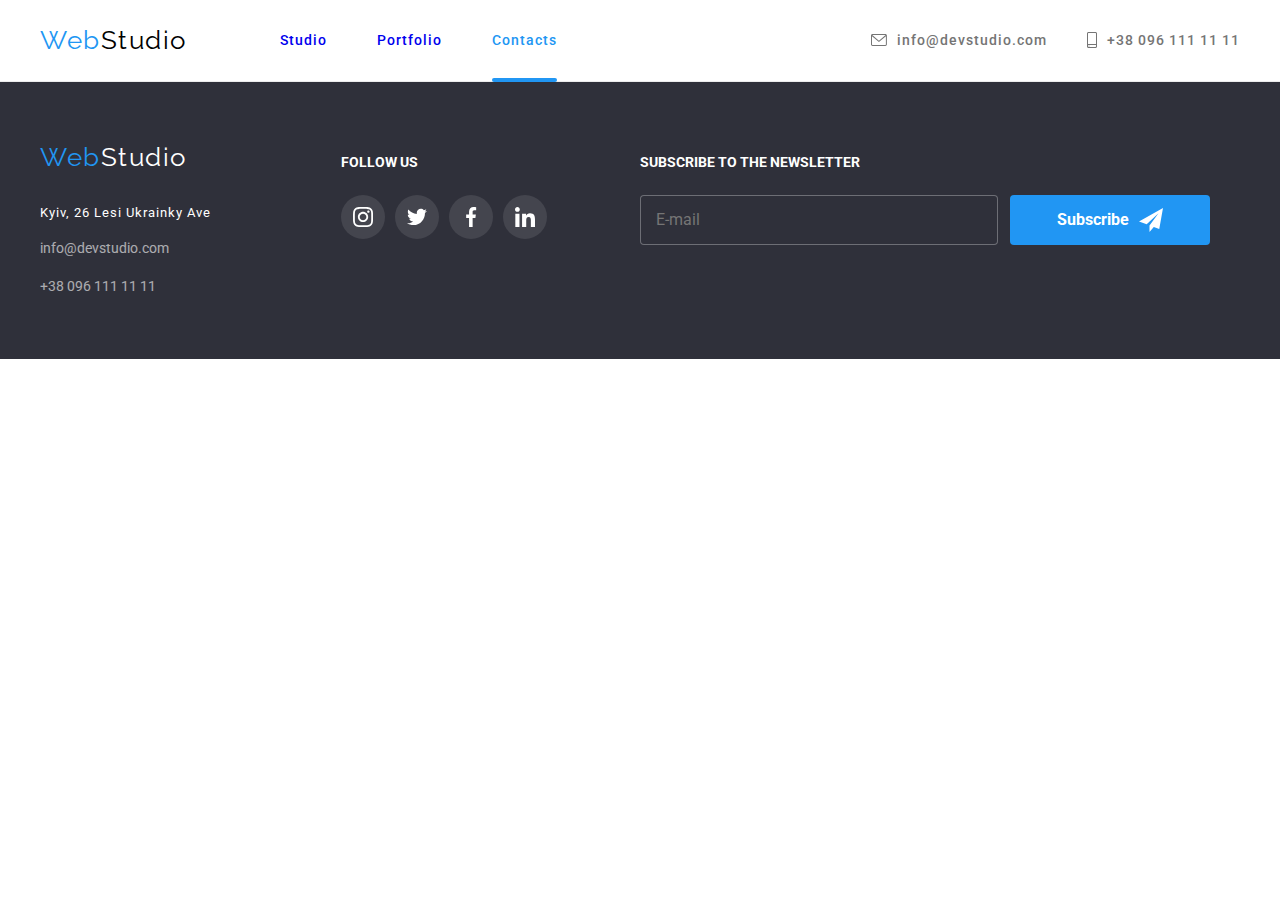
==== contacts.html @ 7ec3dda8 "1st commit from last repo" ====
<!DOCTYPE html>
<html lang="en">
<head>
    <meta charset="UTF-8">
    <meta name="viewport" content="width=device-width, initial-scale=1.0">
    <title>Contacts</title>
    <link rel="shortcut icon" href="/images/WSLogo.png" type="image/png">
    <link
    rel="stylesheet"
    href="https://cdnjs.cloudflare.com/ajax/libs/modern-normalize/1.0.0/modern-normalize.min.css"
    />
    <link rel="preconnect" href="https://fonts.googleapis.com">
    <link rel="preconnect" href="https://fonts.gstatic.com" crossorigin>
    <link href="https://fonts.googleapis.com/css2?family=Raleway:wght@700&family=Roboto:wght@400;500;700;900&display=swap" rel="stylesheet">
    <link rel="stylesheet" href="./css/styles.css">
</head>
<body>
    <!--Header-->
    <header class="header">
        <div class="container">
            <nav class="header-nav">
                <!-- Logo -->
                <a class="logo" href="./index.html"><span class="logo-web">Web</span><span class="logo-studio">Studio</span></a>
                <!-- Navigation -->
                <ul class="navigation">
                    <li><a class="link" href="./index.html">Studio</a></li>
                    <li><a class="link" href="./portfolio.html">Portfolio</a></li>
                    <li><a class="link current" href="./contacts.html">Contacts</a></li>
                </ul>
                <div class="header-contacts">
                    <a class="header-contacts-item" href="info@devstudio.com">
                        <svg class="header-icon" width="16" height="12">
                            <use href="./images/icons.svg#mailIcon"></use>
                        </svg>
                        info@devstudio.com</a>
                    <a class="header-contacts-item" href="tel:+380961111111">
                        <svg class="header-icon" width="10" height="16">
                            <use href="./images/icons.svg#phoneIcon"></use>
                        </svg>
                        +38 096 111 11 11</a>
                </div>  
            </nav>   
        </div>
            </header>
        <!-- Main -->
        <main>

        </main>
    <!-- Footer -->
    <footer class="footer">
        <div class="container footer-blocks">
    <!-- Logo -->
        <div class="logo-address-block">
            <a class="logo" href="./index.html"><span class="logo-web">Web</span><span class="logo-studio-footer">Studio</span></a>
    <!-- Address -->
            <address class="footer-address-block">
                    <p class="footer-address">Kyiv, 26 Lesi Ukrainky Ave</p>
                    <a class="footer-contacts-item email" href="info@devstudio.com">info@devstudio.com</a> <br>
                    <a class="footer-contacts-item" href="tel:+380961111111">+38 096 111 11 11</a>
            </address>
        </div>
    <!-- Follow Us -->
            <div class="follow-us-block">
                <strong class="follow-title">FOLLOW US</strong>
                <ul class="follow-list">
                    <li class="follow-list-item">
                        <a href="instagram.com">
                            <svg class="social-icon">
                                <use href="./images/icons.svg#instagramIcon"></use>
                            </svg>
                        </a>
                    </li>
                    <li class="follow-list-item">
                        <a href="twitter.com">
                            <svg class="social-icon">
                                <use href="./images/icons.svg#twitterIcon"></use>
                            </svg>
                        </a>
                    </li>
                    <li class="follow-list-item">
                        <a href="facebook.com">
                            <svg class="social-icon">
                                <use href="./images/icons.svg#facebookIcon"></use>
                            </svg>
                        </a>
                    </li>
                    <li class="follow-list-item">
                        <a href="linkedin.com">
                            <svg class="social-icon">
                                <use href="./images/icons.svg#linkedinIcon"></use>
                            </svg>
                        </a>
                    </li>
                </ul>
            </div>
    <!-- Subscribe -->
        <div class="subscribe-block">
            <strong class="follow-title">SUBSCRIBE TO THE NEWSLETTER</strong>
            <form class="subscribe-form">
                <label>
                  <input class="email-input" type="email" name="email" placeholder="E-mail" required />
                </label>
                <button class="subscribe-button" type="submit">Subscribe
                    <svg class="send-icon" width="24" height="24">
                        <use href="./images/icons.svg#sendIcon"></use>
                    </svg>
                </button>
              </form>
        </div>
        </div>
        </footer>
</body>
</html>
---- css/styles.css ----
:root {
    --accent-color: #2196F3;
    --secondary-color: #757575;
    --white-color: #FFFFFF;
    --background-color: #2F303A;
    --background-secondary-color: #F5F4FA;
}

html {
    box-sizing: border-box;
}

*, 
*::before,
*::after {
    box-sizing: inherit;
}

body {
    font-family: 'Roboto', sans-serif;
    color: #212121;
}

a {
    text-decoration: none;
    padding: 0;
    margin: 0;
}

a:visited {
    color: inherit;
}

h1 {
    margin-top: 0;
    margin-right: auto;
    margin-bottom: 0;
    margin-left: auto;
}

h2 {
    font-weight: 700;
    font-size: 36px;
    line-height: 1.2;
    letter-spacing: 1px;
    text-align: center;

    margin-top: 0;
    margin-right: auto;
    margin-bottom: 50px;
    margin-left: auto;
}

h3 {
    font-weight: 700;
    font-size: 14px;
    line-height: 1.2;
    letter-spacing: 1px;

    margin-top: 0;
    margin-right: auto;
    margin-bottom: 10px;
    margin-left: auto;
}

p {
    font-size: 13px;
    line-height: 1.8;
    letter-spacing: 1px;
    color: var(--secondary-color);
    margin: 0;
  
}

ul {
    list-style: none;
    padding: 0;
    margin: 0;
}

address {
    font-style: normal;
}

.container {
    width: 1230px;
    padding-left: 15px;
    padding-right: 15px;
    margin-right: auto;
    margin-left: auto;
}

.section {
    padding-top: 94px;
    padding-bottom: 94px;
}

.section.no-padding-bottom {
    
    padding-bottom: 0;
}

.section.no-padding-top {
    padding-top: 0;
}

/* HEADER */

.logo {
    font-family: 'Raleway';
    font-size: 26px;
    line-height: 1.2;
    letter-spacing: 1.5px;

}
.logo-web {
    color: var(--accent-color);
    

}

.logo-studio {
    color: #000000;
}

.link {
    display: block;
    padding-top: 32px;
    padding-bottom: 32px;

    font-weight: 500;
    font-size: 14px;
    line-height: 1.2;
    letter-spacing: 1px;

    transition: color 250ms cubic-bezier(0.4, 0, 0.2, 1);
}

.link:hover, 
.link:focus {
    color: var(--accent-color);
}

.link.current {
    position: relative;
 
    color: var(--accent-color);
}

.link.current::after {
    position: absolute;
    bottom: -1px;
    left: 0;
    content: '';
    width: 100%;
    height: 4px;
    border-radius: 2px;

    background-color: var(--accent-color);
}

.header {
    border-bottom: solid 1px;
    border-color: #ECECEC;
}

.header-nav {
    display: flex;
    align-items: center;
}

.navigation {
    display: flex;
    gap: 50px;
    margin-left: 93px;
}

.header-contacts {
    display: flex;
    gap: 40px;
    margin-left: auto;
}

.header-icon {
    margin-right: 10px;
}

.header-contacts-item {
    display: inline-flex;
    align-items: center;
    padding-top: 32px;
    padding-bottom: 32px;

    color: var(--secondary-color);
    font-weight: 500;
    font-size: 14px;
    line-height: 1.2;
    letter-spacing: 1px;

    fill: var(--secondary-color);

    transition: color 250ms cubic-bezier(0.4, 0, 0.2, 1),
                fill 250ms cubic-bezier(0.4, 0, 0.2, 1);
}

.header-contacts-item:hover,
.header-contacts-item:focus {
    color: var(--accent-color);
    fill: var(--accent-color);
}

/* STUDIO PAGE */

/* HERO */

.overlay {
    max-width: 1600px;
    margin-left: auto;
    margin-right: auto;
    background-image: linear-gradient(to right,
    rgba(47, 48, 58, 0.4),
    rgba(47, 48, 58, 0.4)
), url("../images/heroImg.jpeg");
    background-color: var(--background-color);
}

.hero {
    display: flex;
    flex-direction: column;
    align-items: center;
  
}

.hero-title {
    color: var(--white-color);
    text-transform: uppercase;
    text-align: center;
    font-weight: 900;
    font-size: 44px;
    line-height: 1,36;
    letter-spacing: 2px;

    margin-top: 200px;
    margin-bottom: 30px;
}

.hero-button {
    font-weight: 700;
    line-height: 1.8;
    text-align: center;
    background-color: var(--accent-color);
    color: var(--white-color);

    width: 216px;
    padding: 10px 32px;
    margin-bottom: 200px;
    border-radius: 4px;
    border:none;
    cursor: pointer;

    transition: background-color 250ms cubic-bezier(0.4, 0, 0.2, 1),
                color 250ms cubic-bezier(0.4, 0, 0.2, 1);
}

.hero-button:hover,
.hero-button:focus {
    background-color: var(--white-color);
    color: var(--accent-color);  
}

/* ADVANTEGES */

.advantages-title {
    display: none;
}

.advantages-list {
    display: flex;
    gap: 30px;
}

.advantages-item {
    width: 270px;
}

.advantages-icon {
    width: 270px;
    height: 120px;
    padding: 25px 100px;
    background-color: var(--background-secondary-color);
    border-radius: 4px;
    margin-bottom: 30px;
}

/* DOING LIST */

.doing-list {
    
    display: flex;
    gap: 30px;
}

.doing-item {
    display: flex;
    position: relative;
}

.doing-item-overlay {
    display: flex;
    position: absolute;
    left: 0;
    bottom: 0;
    width: 370px;
    height: 70px;
    align-items: center;
    justify-content: center;

    font-weight: 700;
    line-height: 1.17;
    color: var(--white-color);
    letter-spacing: 1px;
    background-color: rgba(47, 48, 58, 0.8);
}

/* OUR TEAM */

.team-section {
    background-color: var(--background-secondary-color);
}

.team-list {
    display: flex;
    gap: 30px;

}

.team-list-item {
    display: flex;
    flex-direction: column;
    text-align: center;
    background-color: var(--white-color);

    border-bottom-right-radius: 4px;
    border-bottom-left-radius: 4px;

    box-shadow: 0px 2px 1px 0px rgba(0, 0, 0, 0.2);
    box-shadow: 0px 1px 1px 0px rgba(0, 0, 0, 0.14);
    box-shadow: 0px 1px 3px 0px rgba(0, 0, 0, 0.12);


    transition: box-shadow 250ms cubic-bezier(0.4, 0, 0.2, 1);
}

.team-list-item:hover,
.team-list-item:focus {
    box-shadow: 0px 4px 4px 0px rgba(0, 0, 0, 0.25);
}

.team-name {
    font-size: 16px;
    font-weight: 500;

    margin-top: 30px;
    margin-bottom: 10px;
}
.job-title {
    font-size: 16px;
    line-height: 1.2;
}

.social-list {
    display: flex;
    gap: 10px;
    justify-content: center;
    margin-top: 16px;
    margin-bottom: 30px;
}

.social-list-item {
    display: flex;
    justify-content: center;
    align-items: center;
    width: 44px;
    height: 44px;
    padding: 12px;
    background-color: var(--white-color);
    border-radius: 50px;
    cursor: pointer;

    fill: #AFB1B8;

    transition: background-color 250ms cubic-bezier(0.4, 0, 0.2, 1),
                fill 250ms cubic-bezier(0.4, 0, 0.2, 1);
}

.social-list-item:hover,
.social-list-item:focus {
    background-color: var(--accent-color);
    fill: var(--white-color);
}

.social-icon {
    display: block;
    width: 20px;
    height: 20px;
}

/* OUR CLIENTS */

.clients-list {
    display: flex;
    gap: 30px;
}

.clients-list-item {
    display: flex;
    justify-content: center;
    width: 170px;
    height: 92px;
    border: 1px solid #AFB1B8;
    border-radius: 4px;
    background-size: contain;
    padding: 16px 32px;
    background-size: contain;
    fill: #AFB1B8;

    transition: border-color 250ms cubic-bezier(0.4, 0, 0.2, 1),
                fill 250ms cubic-bezier(0.4, 0, 0.2, 1);
}

.clients-list-item:hover,
.clients-list-item:focus {
    border-color: var(--accent-color);
    fill: var(--accent-color);
}

/* FOOTER */

.footer {
    background-color: var(--background-color);
    padding-top: 60px;
    padding-bottom: 60px;
}

.logo-studio-footer {
    color: var(--white-color);
}

.footer-blocks {
    display: flex;
}

.logo-address-block {
    display: flex;
    flex-direction: column;
}
.footer-address-block {
    display: block;
    flex-direction: column;
    width: 231px;
}
.footer-address {
    color: var(--white-color);
    margin-top: 28px;
}

.footer-contacts-item {
    font-size: 14px;
    line-height: 1.8;
    letter-spacing: 1 px;
    color: var(--white-color);
    opacity: 0.6;

    transition: color 250ms cubic-bezier(0.4, 0, 0.2, 1);
}

.footer-contacts-item:hover,
.footer-contacts-focus {
    color: var(--accent-color);
}

.email {
    display: inline-block;
    margin-bottom: 12px;
    margin-top: 12px;
}

.follow-us-block {
    display: flex;
    flex-direction: column;
    margin-top: 8px;
    margin-left: 70px;
    gap: 20px;
}

.follow-title {
    font-size: 14px;
    line-height: 1.8;
    letter-spacing: 1 px;
    color: var(--white-color);
}

.follow-list {
    display: flex;
    gap: 10px;
}

.follow-list-item {
    display: flex;
    justify-content: center;
    align-items: center;
    width: 44px;
    height: 44px;
    padding: 12px;
    background-color: rgba(255, 255, 255, 0.1);
    border-radius: 50px;
    cursor: pointer;

    fill: var(--white-color);

    transition: background-color 250ms cubic-bezier(0.4, 0, 0.2, 1);
}

.follow-list-item:hover,
.follow-list-item:focus {
    background-color: var(--accent-color);
}

.folow-list-img {
    display: block;
}

.subscribe-block {
    display: flex;
    flex-direction: column;
    margin-top: 8px;
    margin-left: 93px;
    gap: 20px;
}

.subscribe-form {
    display: flex;
    gap: 12px;
}

.email-input {
    width: 358px;
    height: 50px;
    padding-top: 15px;
    padding-bottom: 15px;
    padding-left: 15px;
    background-color: var(--background-color);
    border: rgba(255, 255, 255, 0.3) solid 1px;
    border-radius: 4px;
   
    color: var(--accent-color);

    transition: border 250ms cubic-bezier(0.4, 0, 0.2, 1);
   
}

.email-input:hover,
.email-input:focus {
    border: var(--accent-color) solid 1px;
}

.subscribe-button {
    display: inline-flex;
    justify-content: center;
    align-items: center;
    width: 200px;
    height: 50px;
    padding-top: 10px;
    padding-bottom: 10px;
    cursor: pointer;

    font-weight: 700;
    line-height: 1.8;
    text-align: center;
    background-color: var(--accent-color);
    color: var(--white-color);
    border: none;
    border-radius: 4px;

    transition: background-color 250ms cubic-bezier(0.4, 0, 0.2, 1),
                color 250ms cubic-bezier(0.4, 0, 0.2, 1);
}

.subscribe-button:hover,
.subscribe-button:focus {
    background-color: var(--white-color);
    color: var(--accent-color);  
}

.send-icon {
    margin-left: 10px;
    fill: var(--white-color);

    transition: fill 250ms cubic-bezier(0.4, 0, 0.2, 1);
}

.subscribe-button:hover .send-icon,
.subscribe-button:focus .send-icon {
    fill: var(--accent-color); 
}

/* MODAL */

.backdrop {
    position: fixed;
    top: 0;
    left: 0;
    width: 100%;
    height: 100%;
    background-color: rgba(0, 0, 0, 0.2);
    opacity: 1;

    transition: opacity 250ms cubic-bezier(0.4, 0, 0.2, 1);
}

.backdrop.is-hidden {
    opacity: 0;
    pointer-events: none;
}

.backdrop.is-hidden .modal {
    transform: translate(-50%, -50%) scale(0.5);
}

.modal {
    position: absolute;
    top: 50%;
    left: 50%;
    width: 528px;
    height: 581px;
    background-color: rgba(255, 255, 255, 1);

    transform: translate(-50%, -50%) scale(1);
    transition: transform 250ms cubic-bezier(0.4, 0, 0.2, 1);
}

.close-button {
    position: absolute;
    top: 17px;
    right: 17px;
    width: 30px;
    height: 30px;

    display: flex;
    justify-content: center;
    align-items: center;

    border-radius: 50%;
    border-color: rgba(0, 0, 0, 0.1);
    background-color: var(--white-color);

    fill: #000000;

    transition: fill 250ms cubic-bezier(0.4, 0, 0.2, 1);
}

.close-button:hover,
.close-button:focus {
    fill: var(--accent-color);
}

.close-icon {
    display: block;
    width: 11px;
    height: 11px;
}

.modal-title {
    margin-top: 40px;
    margin-left: 40px;
    margin-right: 40px;
    margin-bottom: 12px;

    color:#212121;
    font-weight: 700;
    font-size: 20px;
    line-height: 1.2;
    letter-spacing: 1px;
    text-align: center;
}

.client-form {
    display: flex;
    flex-direction: column;
    gap: 10px;
    margin-bottom: 20px;
}

.form-field {
    position: relative;
    display: flex;
    flex-direction: column;
    margin-left: 40px;
    margin-right: 40px;
    gap: 4px;
}

.label-title {

    color: var(--secondary-color);
    font-weight: 400;
    font-size: 12px;
    line-height: 1.2;
    letter-spacing: 1px;
}

.form-input {
    
    width: 100%;
    height: 40px;
    padding-top: 12px;
    padding-right: 15px;
    padding-left: 40px;
    padding-bottom: 12px;
    border: rgba(33, 33, 33, 0.2) solid 1px;
    border-radius: 4px;
    transition: border 250ms cubic-bezier(0.4, 0, 0.2, 1);
    
}

.form-input:focus{
    border: var(--accent-color) solid 1px;

}

.new-client-icon {
    position: absolute;
    top: 32px;
    left: 15px; 
    fill: #212121;
    
    transition: fill 250ms cubic-bezier(0.4, 0, 0.2, 1);
}

.form-field:focus-within .new-client-icon {
    fill: var(--accent-color);
}

.form-message {
    width: 100%;
    height: 120px;
    padding: 12px 16px;
    resize: none;
    border: rgba(33, 33, 33, 0.2) solid 1px;
    border-radius: 4px;

    transition: border 250ms cubic-bezier(0.4, 0, 0.2, 1);
}

.form-message:focus {
    border: var(--accent-color) solid 1px;
  
}

.form-message::placeholder {
    color: rgba(117, 117, 117, 0.5);
}

.checkbox-label {
    display: flex;
    margin-top: 10px;
    margin-left: 50px;
    margin-right: 50px;
    justify-content: center;
    align-items: center;
    text-align: center;
    gap: 4px;
}

.checkbox {
    appearance: none;
}

.icon-checked {
    opacity: 0;
    transition: opacity 250ms cubic-bezier(0.4, 0, 0.2, 1);
  }
  .checkbox:checked + .checkbox-icon .icon-checked  {
    opacity: 1;
  }
  .icon-unchecked {
    opacity: 1;
    transition: opacity 250ms cubic-bezier(0.4, 0, 0.2, 1);
  }
  .checkbox:checked + .checkbox-icon .icon-unchecked  {
    opacity: 0;
  }

.text-agreement {
    color: var(--accent-color);
    text-decoration: underline;
}

.input-button {
    margin-left: auto;
    margin-right: auto;
    margin-top: 20px;
    width: 200px;
    height: 50px;
    padding-top: 10px;
    padding-bottom: 10px;
    cursor: pointer;

    font-weight: 700;
    line-height: 1.8;
    text-align: center;
    background-color: var(--accent-color);
    color: var(--white-color);
    border: none;
    border-radius: 4px;
    box-shadow: 0px 2px 2px 0px rgba(0, 0, 0, 0.15);

    transition: background-color 250ms cubic-bezier(0.4, 0, 0.2, 1),
                color 250ms cubic-bezier(0.4, 0, 0.2, 1),
                box-shadow 250ms cubic-bezier(0.4, 0, 0.2, 1);
}

/* PORTFOLIO PAGE */

/* BUTTONS-LIST */

.buttons-list {
    display: flex;
    justify-content: center;
    gap: 8px;
    margin-bottom: 50px;
}

.buttons-list-item {
    cursor: pointer;
    background-color: var(--background-secondary-color);
    font-family: inherit;
    font-weight: 500;
    font-size: 16px;
    line-height: 1.6;
    letter-spacing: 1px;
    border: none;
    border-radius: 4px;
    
    display: inline-block;
    padding-top: 6px;
    padding-right: 22px;
    padding-bottom: 6px;
    padding-left: 22px;
    text-align: center;

    transition: background-color 250ms cubic-bezier(0.4, 0, 0.2, 1),
                box-shadow 250ms cubic-bezier(0.4, 0, 0.2, 1),
                color 250ms cubic-bezier(0.4, 0, 0.2, 1);
}

.buttons-list-item:hover,
.buttons-list-item:focus {
    background-color: var(--accent-color);
    color: var(--white-color);

    box-shadow: 0px 2px 2px 0px rgba(0, 0, 0, 0.12);
    box-shadow: 0px 1px 2px 0px rgba(0, 0, 0, 0.08);
    box-shadow: 0px 3px 1px 0px rgba(0, 0, 0, 0.1);
}

/* PROJECTS LIST */

.project-list {
    display: flex;
    flex-wrap: wrap;
    gap: 30px;
}

.project-item {
    display: flex;
    flex-direction: column;
    align-items: center;

    box-shadow: 0px 2px 1px 0px rgba(0, 0, 0, 0.2);
    box-shadow: 0px 1px 1px 0px rgba(0, 0, 0, 0.14);
    box-shadow: 0px 1px 3px 0px rgba(0, 0, 0, 0.12);

    transition: box-shadow 250ms cubic-bezier(0.4, 0, 0.2, 1);

}

.project-item:hover,
.project-item:focus {
    box-shadow: 0px 4px 4px 0px rgba(0, 0, 0, 0.25);
}

.project-item-thumb {
    position: relative;
    overflow: hidden;
}

.project-item-text {
    position: absolute;
    top: 0;
    left: 0;

    display: flex;
    align-items: center;
    width: 370px;
    height: 294px;

    color: var(--white-color);
    font-size: 18px;
    line-height: 1.55;
    letter-spacing: 1px;
    background-color: var(--accent-color);
    padding: 63px 24px;
    opacity: 0;

    transform: translateY(-100%);

    transition: opacity 250ms cubic-bezier(0.4, 0, 0.2, 1),
                transform 250ms cubic-bezier(0.4, 0, 0.2, 1);
}

.project-item:hover .project-item-text {
    opacity: 0.9;
    
    transform: translateY(0);
   
}

.project-item:focus .project-item-text {
    opacity: 0.9;
   
    transform: translateY(0);
}

.project-name {
    font-weight: 700;
    font-size: 18px;
    line-height: 2;
    letter-spacing: 1px;

    width: 322px;
    margin-top: 20px;
    margin-right: 24px;
    margin-left: 24px;
    margin-bottom: 4px;
}

.project-subvision {
    font-size: 16px;
    line-height: 1.8;

    margin-bottom: 20px; 
    margin-right: 24px;
    margin-left: 24px;   
}
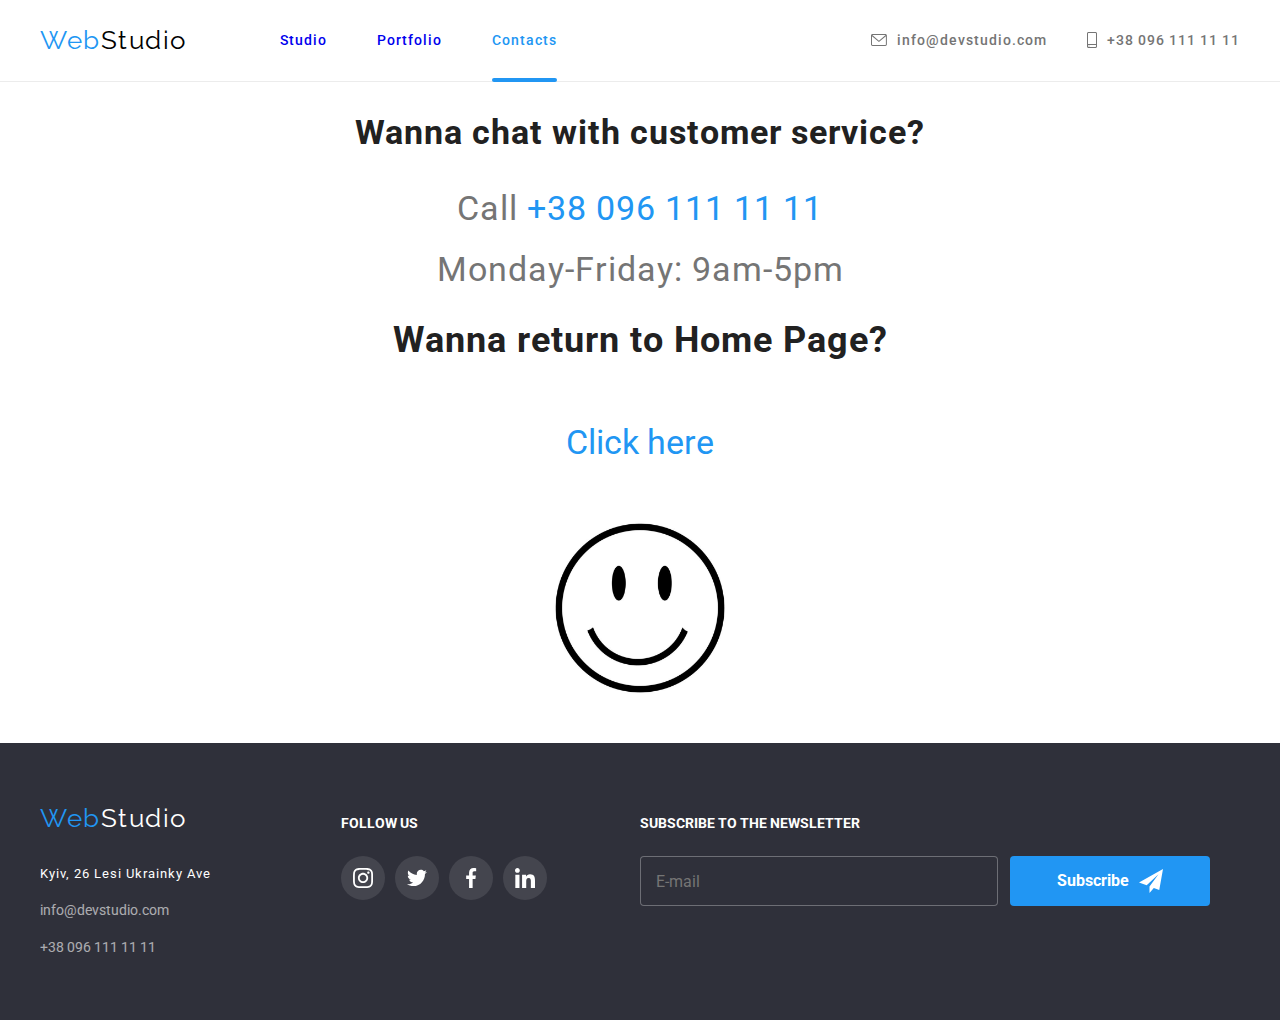
==== commit 6dda8126: "HTML refactoring BEM, add contacts-page" ====
--- a/contacts.html
+++ b/contacts.html
@@ -20,93 +20,103 @@
         <div class="container">
             <nav class="header-nav">
                 <!-- Logo -->
-                <a class="logo" href="./index.html"><span class="logo-web">Web</span><span class="logo-studio">Studio</span></a>
+                <a class="logo" href="./index.html"><span class="logo__web">Web</span><span class="logo__studio">Studio</span></a>
                 <!-- Navigation -->
-                <ul class="navigation">
-                    <li><a class="link" href="./index.html">Studio</a></li>
-                    <li><a class="link" href="./portfolio.html">Portfolio</a></li>
-                    <li><a class="link current" href="./contacts.html">Contacts</a></li>
+                <ul class="header-nav__navigation">
+                    <li><a class="header-nav__link" href="./index.html">Studio</a></li>
+                    <li><a class="header-nav__link" href="./portfolio.html">Portfolio</a></li>
+                    <li><a class="header-nav__link current" href="./contacts.html">Contacts</a></li>
                 </ul>
-                <div class="header-contacts">
-                    <a class="header-contacts-item" href="info@devstudio.com">
-                        <svg class="header-icon" width="16" height="12">
+                <div class="header-nav__contacts">
+                    <a class="header-nav__contacts--item" href="info@devstudio.com">
+                        <svg class="header-nav__icon" width="16" height="12">
                             <use href="./images/icons.svg#mailIcon"></use>
                         </svg>
                         info@devstudio.com</a>
-                    <a class="header-contacts-item" href="tel:+380961111111">
-                        <svg class="header-icon" width="10" height="16">
+                    <a class="header-nav__contacts--item" href="tel:+380961111111">
+                        <svg class="header-nav__icon" width="10" height="16">
                             <use href="./images/icons.svg#phoneIcon"></use>
                         </svg>
                         +38 096 111 11 11</a>
                 </div>  
-            </nav>   
+            </nav>
         </div>
-            </header>
+    </header>
         <!-- Main -->
         <main>
-
+            <section class="section no-padding-bottom no-padding-top">
+                <div class="contacts__thumb">
+                    <h2 class="contacts__title">Wanna chat with customer service?</h2>
+                    <p class="contacts__text">Call <a class="contacts__link" href="tel:+380961111111">+38 096 111 11 11</a></p>
+                    <p class="contacts__text">Monday-Friday: 9am-5pm</p>
+                <br>
+                    <h2 class="contacts__thumb--title">Wanna return to Home Page?</h2>
+                    <a class="contacts__link" href="./index.html">Click here</a>
+                    <img src="./images/smile.jpeg" alt="smile" width="270">
+                </div> 
+                </section>
         </main>
     <!-- Footer -->
     <footer class="footer">
-        <div class="container footer-blocks">
+        <div class="container footer__blocks">
     <!-- Logo -->
         <div class="logo-address-block">
-            <a class="logo" href="./index.html"><span class="logo-web">Web</span><span class="logo-studio-footer">Studio</span></a>
+            <a class="logo" href="./index.html"><span class="logo__web">Web</span><span class="logo__studio--footer">Studio</span></a>
     <!-- Address -->
             <address class="footer-address-block">
-                    <p class="footer-address">Kyiv, 26 Lesi Ukrainky Ave</p>
-                    <a class="footer-contacts-item email" href="info@devstudio.com">info@devstudio.com</a> <br>
-                    <a class="footer-contacts-item" href="tel:+380961111111">+38 096 111 11 11</a>
+                    <p class="footer__address">Kyiv, 26 Lesi Ukrainky Ave</p>
+                    <a class="footer__item email" href="info@devstudio.com">info@devstudio.com</a> <br>
+                    <a class="footer__item" href="tel:+380961111111">+38 096 111 11 11</a>
             </address>
         </div>
     <!-- Follow Us -->
             <div class="follow-us-block">
-                <strong class="follow-title">FOLLOW US</strong>
-                <ul class="follow-list">
-                    <li class="follow-list-item">
+                <strong class="follow__title">FOLLOW US</strong>
+                <ul class="follow__list">
+                    <li class="follow__item">
                         <a href="instagram.com">
-                            <svg class="social-icon">
+                            <svg class="social__icon">
                                 <use href="./images/icons.svg#instagramIcon"></use>
                             </svg>
                         </a>
                     </li>
-                    <li class="follow-list-item">
+                    <li class="follow__item">
                         <a href="twitter.com">
-                            <svg class="social-icon">
+                            <svg class="social__icon">
                                 <use href="./images/icons.svg#twitterIcon"></use>
                             </svg>
                         </a>
                     </li>
-                    <li class="follow-list-item">
+                    <li class="follow__item">
                         <a href="facebook.com">
-                            <svg class="social-icon">
+                            <svg class="social__icon">
                                 <use href="./images/icons.svg#facebookIcon"></use>
                             </svg>
                         </a>
                     </li>
-                    <li class="follow-list-item">
+                    <li class="follow__item">
                         <a href="linkedin.com">
-                            <svg class="social-icon">
+                            <svg class="social__icon">
                                 <use href="./images/icons.svg#linkedinIcon"></use>
                             </svg>
                         </a>
                     </li>
                 </ul>
             </div>
-    <!-- Subscribe -->
-        <div class="subscribe-block">
-            <strong class="follow-title">SUBSCRIBE TO THE NEWSLETTER</strong>
-            <form class="subscribe-form">
-                <label>
-                  <input class="email-input" type="email" name="email" placeholder="E-mail" required />
-                </label>
-                <button class="subscribe-button" type="submit">Subscribe
-                    <svg class="send-icon" width="24" height="24">
-                        <use href="./images/icons.svg#sendIcon"></use>
-                    </svg>
-                </button>
-              </form>
-        </div>
+     <!-- Subscribe -->
+            <div class="subscribe-block">
+                <strong class="follow__title">SUBSCRIBE TO THE NEWSLETTER</strong>
+                <form class="subscribe__form">
+                    <label for="user-email">
+                      <input id="user-email" class="subscribre__input" type="email" name="email" placeholder="E-mail" required />
+                    </label>
+                    <button class="subscribe__button" type="submit">Subscribe
+                        <svg class="send__icon" width="24" height="24">
+                            <use href="./images/icons.svg#sendIcon"></use>
+                        </svg>
+                    </button>
+                  </form>
+            </div>
         </div>
         </footer>
 </body>
--- a/css/styles.css
+++ b/css/styles.css
@@ -106,6 +106,22 @@
 
 /* HEADER */
 
+.header {
+    border-bottom: solid 1px;
+    border-color: #ECECEC;
+}
+
+.header-nav {
+    display: flex;
+    align-items: center;
+}
+
+.header-nav__navigation {
+    display: flex;
+    gap: 50px;
+    margin-left: 93px;
+}
+
 .logo {
     font-family: 'Raleway';
     font-size: 26px;
@@ -113,17 +129,15 @@
     letter-spacing: 1.5px;
 
 }
-.logo-web {
+.logo__web {
     color: var(--accent-color);
-    
-
-}
-
-.logo-studio {
+}
+
+.logo__studio {
     color: #000000;
 }
 
-.link {
+.header-nav__link {
     display: block;
     padding-top: 32px;
     padding-bottom: 32px;
@@ -136,18 +150,18 @@
     transition: color 250ms cubic-bezier(0.4, 0, 0.2, 1);
 }
 
-.link:hover, 
-.link:focus {
+.header-nav__link:hover, 
+.header-nav__link:focus {
     color: var(--accent-color);
 }
 
-.link.current {
+.header-nav__link.current {
     position: relative;
  
     color: var(--accent-color);
 }
 
-.link.current::after {
+.header-nav__link.current::after {
     position: absolute;
     bottom: -1px;
     left: 0;
@@ -159,33 +173,17 @@
     background-color: var(--accent-color);
 }
 
-.header {
-    border-bottom: solid 1px;
-    border-color: #ECECEC;
-}
-
-.header-nav {
-    display: flex;
-    align-items: center;
-}
-
-.navigation {
-    display: flex;
-    gap: 50px;
-    margin-left: 93px;
-}
-
-.header-contacts {
+.header-nav__contacts {
     display: flex;
     gap: 40px;
     margin-left: auto;
 }
 
-.header-icon {
+.header-nav__icon {
     margin-right: 10px;
 }
 
-.header-contacts-item {
+.header-nav__contacts--item {
     display: inline-flex;
     align-items: center;
     padding-top: 32px;
@@ -203,8 +201,8 @@
                 fill 250ms cubic-bezier(0.4, 0, 0.2, 1);
 }
 
-.header-contacts-item:hover,
-.header-contacts-item:focus {
+.header-nav__contacts--item:hover,
+.header-nav__contacts--item:focus {
     color: var(--accent-color);
     fill: var(--accent-color);
 }
@@ -231,7 +229,7 @@
   
 }
 
-.hero-title {
+.hero__title {
     color: var(--white-color);
     text-transform: uppercase;
     text-align: center;
@@ -244,7 +242,7 @@
     margin-bottom: 30px;
 }
 
-.hero-button {
+.hero__button {
     font-weight: 700;
     line-height: 1.8;
     text-align: center;
@@ -262,28 +260,28 @@
                 color 250ms cubic-bezier(0.4, 0, 0.2, 1);
 }
 
-.hero-button:hover,
-.hero-button:focus {
+.hero__button:hover,
+.hero__button:focus {
     background-color: var(--white-color);
     color: var(--accent-color);  
 }
 
 /* ADVANTEGES */
 
-.advantages-title {
+.advantages__title {
     display: none;
 }
 
-.advantages-list {
+.advantages__list {
     display: flex;
     gap: 30px;
 }
 
-.advantages-item {
+.advantages__item {
     width: 270px;
 }
 
-.advantages-icon {
+.advantages__icon {
     width: 270px;
     height: 120px;
     padding: 25px 100px;
@@ -294,18 +292,18 @@
 
 /* DOING LIST */
 
-.doing-list {
+.doing__list {
     
     display: flex;
     gap: 30px;
 }
 
-.doing-item {
+.doing__item {
     display: flex;
     position: relative;
 }
 
-.doing-item-overlay {
+.doing__item--overlay {
     display: flex;
     position: absolute;
     left: 0;
@@ -324,17 +322,17 @@
 
 /* OUR TEAM */
 
-.team-section {
+.team__section {
     background-color: var(--background-secondary-color);
 }
 
-.team-list {
+.team__list {
     display: flex;
     gap: 30px;
 
 }
 
-.team-list-item {
+.team__item {
     display: flex;
     flex-direction: column;
     text-align: center;
@@ -351,24 +349,24 @@
     transition: box-shadow 250ms cubic-bezier(0.4, 0, 0.2, 1);
 }
 
-.team-list-item:hover,
-.team-list-item:focus {
+.team__item:hover,
+.team__item:focus {
     box-shadow: 0px 4px 4px 0px rgba(0, 0, 0, 0.25);
 }
 
-.team-name {
+.team__name {
     font-size: 16px;
     font-weight: 500;
 
     margin-top: 30px;
     margin-bottom: 10px;
 }
-.job-title {
+.job__title {
     font-size: 16px;
     line-height: 1.2;
 }
 
-.social-list {
+.social__list {
     display: flex;
     gap: 10px;
     justify-content: center;
@@ -376,7 +374,7 @@
     margin-bottom: 30px;
 }
 
-.social-list-item {
+.social__item {
     display: flex;
     justify-content: center;
     align-items: center;
@@ -393,13 +391,13 @@
                 fill 250ms cubic-bezier(0.4, 0, 0.2, 1);
 }
 
-.social-list-item:hover,
-.social-list-item:focus {
+.social__item:hover,
+.social__item:focus {
     background-color: var(--accent-color);
     fill: var(--white-color);
 }
 
-.social-icon {
+.social__icon {
     display: block;
     width: 20px;
     height: 20px;
@@ -407,12 +405,12 @@
 
 /* OUR CLIENTS */
 
-.clients-list {
+.clients__list {
     display: flex;
     gap: 30px;
 }
 
-.clients-list-item {
+.clients__item {
     display: flex;
     justify-content: center;
     width: 170px;
@@ -428,8 +426,8 @@
                 fill 250ms cubic-bezier(0.4, 0, 0.2, 1);
 }
 
-.clients-list-item:hover,
-.clients-list-item:focus {
+.clients__item:hover,
+.clients__item:focus {
     border-color: var(--accent-color);
     fill: var(--accent-color);
 }
@@ -442,11 +440,11 @@
     padding-bottom: 60px;
 }
 
-.logo-studio-footer {
-    color: var(--white-color);
-}
-
-.footer-blocks {
+.logo__studio--footer {
+    color: var(--white-color);
+}
+
+.footer__blocks {
     display: flex;
 }
 
@@ -459,12 +457,12 @@
     flex-direction: column;
     width: 231px;
 }
-.footer-address {
+.footer__address {
     color: var(--white-color);
     margin-top: 28px;
 }
 
-.footer-contacts-item {
+.footer__item {
     font-size: 14px;
     line-height: 1.8;
     letter-spacing: 1 px;
@@ -474,8 +472,8 @@
     transition: color 250ms cubic-bezier(0.4, 0, 0.2, 1);
 }
 
-.footer-contacts-item:hover,
-.footer-contacts-focus {
+.footer__item:hover,
+.footer__focus {
     color: var(--accent-color);
 }
 
@@ -493,19 +491,19 @@
     gap: 20px;
 }
 
-.follow-title {
+.follow__title {
     font-size: 14px;
     line-height: 1.8;
     letter-spacing: 1 px;
     color: var(--white-color);
 }
 
-.follow-list {
+.follow__list {
     display: flex;
     gap: 10px;
 }
 
-.follow-list-item {
+.follow__item {
     display: flex;
     justify-content: center;
     align-items: center;
@@ -521,13 +519,9 @@
     transition: background-color 250ms cubic-bezier(0.4, 0, 0.2, 1);
 }
 
-.follow-list-item:hover,
-.follow-list-item:focus {
+.follow__item:hover,
+.follow__item:focus {
     background-color: var(--accent-color);
-}
-
-.folow-list-img {
-    display: block;
 }
 
 .subscribe-block {
@@ -538,12 +532,12 @@
     gap: 20px;
 }
 
-.subscribe-form {
+.subscribe__form {
     display: flex;
     gap: 12px;
 }
 
-.email-input {
+.subscribre__input {
     width: 358px;
     height: 50px;
     padding-top: 15px;
@@ -559,12 +553,12 @@
    
 }
 
-.email-input:hover,
-.email-input:focus {
+.subscribre__input:hover,
+.subscribre__input:focus {
     border: var(--accent-color) solid 1px;
 }
 
-.subscribe-button {
+.subscribe__button {
     display: inline-flex;
     justify-content: center;
     align-items: center;
@@ -586,21 +580,21 @@
                 color 250ms cubic-bezier(0.4, 0, 0.2, 1);
 }
 
-.subscribe-button:hover,
-.subscribe-button:focus {
+.subscribe__button:hover,
+.subscribe__button:focus {
     background-color: var(--white-color);
     color: var(--accent-color);  
 }
 
-.send-icon {
+.send__icon {
     margin-left: 10px;
     fill: var(--white-color);
 
     transition: fill 250ms cubic-bezier(0.4, 0, 0.2, 1);
 }
 
-.subscribe-button:hover .send-icon,
-.subscribe-button:focus .send-icon {
+.subscribe__button:hover .send__icon,
+.subscribe__button:focus .send__icon {
     fill: var(--accent-color); 
 }
 
@@ -639,7 +633,7 @@
     transition: transform 250ms cubic-bezier(0.4, 0, 0.2, 1);
 }
 
-.close-button {
+.close__button {
     position: absolute;
     top: 17px;
     right: 17px;
@@ -659,18 +653,18 @@
     transition: fill 250ms cubic-bezier(0.4, 0, 0.2, 1);
 }
 
-.close-button:hover,
-.close-button:focus {
+.close__button:hover,
+.close__button:focus {
     fill: var(--accent-color);
 }
 
-.close-icon {
+.close__icon {
     display: block;
     width: 11px;
     height: 11px;
 }
 
-.modal-title {
+.modal__title {
     margin-top: 40px;
     margin-left: 40px;
     margin-right: 40px;
@@ -684,14 +678,14 @@
     text-align: center;
 }
 
-.client-form {
+.client__form {
     display: flex;
     flex-direction: column;
     gap: 10px;
     margin-bottom: 20px;
 }
 
-.form-field {
+.form__field {
     position: relative;
     display: flex;
     flex-direction: column;
@@ -700,7 +694,7 @@
     gap: 4px;
 }
 
-.label-title {
+.label__title {
 
     color: var(--secondary-color);
     font-weight: 400;
@@ -709,7 +703,7 @@
     letter-spacing: 1px;
 }
 
-.form-input {
+.form__input {
     
     width: 100%;
     height: 40px;
@@ -723,12 +717,12 @@
     
 }
 
-.form-input:focus{
+.form__input:focus{
     border: var(--accent-color) solid 1px;
 
 }
 
-.new-client-icon {
+.new-client__icon {
     position: absolute;
     top: 32px;
     left: 15px; 
@@ -737,11 +731,11 @@
     transition: fill 250ms cubic-bezier(0.4, 0, 0.2, 1);
 }
 
-.form-field:focus-within .new-client-icon {
+.form__field:focus-within .new-client__icon {
     fill: var(--accent-color);
 }
 
-.form-message {
+.form__message {
     width: 100%;
     height: 120px;
     padding: 12px 16px;
@@ -752,16 +746,16 @@
     transition: border 250ms cubic-bezier(0.4, 0, 0.2, 1);
 }
 
-.form-message:focus {
+.form__message:focus {
     border: var(--accent-color) solid 1px;
   
 }
 
-.form-message::placeholder {
+.form__message::placeholder {
     color: rgba(117, 117, 117, 0.5);
 }
 
-.checkbox-label {
+.checkbox__label {
     display: flex;
     margin-top: 10px;
     margin-left: 50px;
@@ -776,27 +770,27 @@
     appearance: none;
 }
 
-.icon-checked {
+.icon__checked {
     opacity: 0;
     transition: opacity 250ms cubic-bezier(0.4, 0, 0.2, 1);
   }
-  .checkbox:checked + .checkbox-icon .icon-checked  {
+  .checkbox:checked + .checkbox__icon .icon__checked  {
     opacity: 1;
   }
   .icon-unchecked {
     opacity: 1;
     transition: opacity 250ms cubic-bezier(0.4, 0, 0.2, 1);
   }
-  .checkbox:checked + .checkbox-icon .icon-unchecked  {
+  .checkbox:checked + .checkbox__icon .icon__unchecked  {
     opacity: 0;
   }
 
-.text-agreement {
+.text__agreement {
     color: var(--accent-color);
     text-decoration: underline;
 }
 
-.input-button {
+.input__button {
     margin-left: auto;
     margin-right: auto;
     margin-top: 20px;
@@ -824,14 +818,14 @@
 
 /* BUTTONS-LIST */
 
-.buttons-list {
+.buttons__list {
     display: flex;
     justify-content: center;
     gap: 8px;
-    margin-bottom: 50px;
-}
-
-.buttons-list-item {
+   
+}
+
+.buttons__item {
     cursor: pointer;
     background-color: var(--background-secondary-color);
     font-family: inherit;
@@ -854,8 +848,8 @@
                 color 250ms cubic-bezier(0.4, 0, 0.2, 1);
 }
 
-.buttons-list-item:hover,
-.buttons-list-item:focus {
+.buttons__item:hover,
+.buttons__item:focus {
     background-color: var(--accent-color);
     color: var(--white-color);
 
@@ -866,13 +860,13 @@
 
 /* PROJECTS LIST */
 
-.project-list {
+.project__list {
     display: flex;
     flex-wrap: wrap;
     gap: 30px;
 }
 
-.project-item {
+.project__item {
     display: flex;
     flex-direction: column;
     align-items: center;
@@ -885,17 +879,17 @@
 
 }
 
-.project-item:hover,
-.project-item:focus {
+.project__item:hover,
+.project__item:focus {
     box-shadow: 0px 4px 4px 0px rgba(0, 0, 0, 0.25);
 }
 
-.project-item-thumb {
+.project__item--thumb {
     position: relative;
     overflow: hidden;
 }
 
-.project-item-text {
+.project__item--text {
     position: absolute;
     top: 0;
     left: 0;
@@ -919,20 +913,20 @@
                 transform 250ms cubic-bezier(0.4, 0, 0.2, 1);
 }
 
-.project-item:hover .project-item-text {
+.project__item:hover .project__item--text {
     opacity: 0.9;
     
     transform: translateY(0);
    
 }
 
-.project-item:focus .project-item-text {
+.project__item:focus .project__item--text {
     opacity: 0.9;
    
     transform: translateY(0);
 }
 
-.project-name {
+.project__name {
     font-weight: 700;
     font-size: 18px;
     line-height: 2;
@@ -945,7 +939,7 @@
     margin-bottom: 4px;
 }
 
-.project-subvision {
+.project__subvision {
     font-size: 16px;
     line-height: 1.8;
 
@@ -953,3 +947,40 @@
     margin-right: 24px;
     margin-left: 24px;   
 }
+
+/* CONTACTS PAGE */
+
+.contacts__thumb {
+    display: flex;
+    flex-direction: column;
+    align-items: center;
+    margin-bottom: 0;
+    margin-top: 20px;
+}
+
+.contacts__title {
+    font-size: 34px;
+    line-height: 1.8;
+    letter-spacing: 1px;
+    margin-bottom: 15px;
+}
+
+.contacts__text{
+    font-size: 34px;
+    line-height: 1.8;
+    letter-spacing: 1 px;
+}
+
+.contacts__link {
+    font-size: 34px;
+    line-height: 1.8;
+    letter-spacing: 1 px;
+    color: var(--accent-color);
+
+    transition: color 250ms cubic-bezier(0.4, 0, 0.2, 1);
+}
+
+.contacts__link:hover,
+.contacts__link:focus {
+    color: var(--accent-color);
+}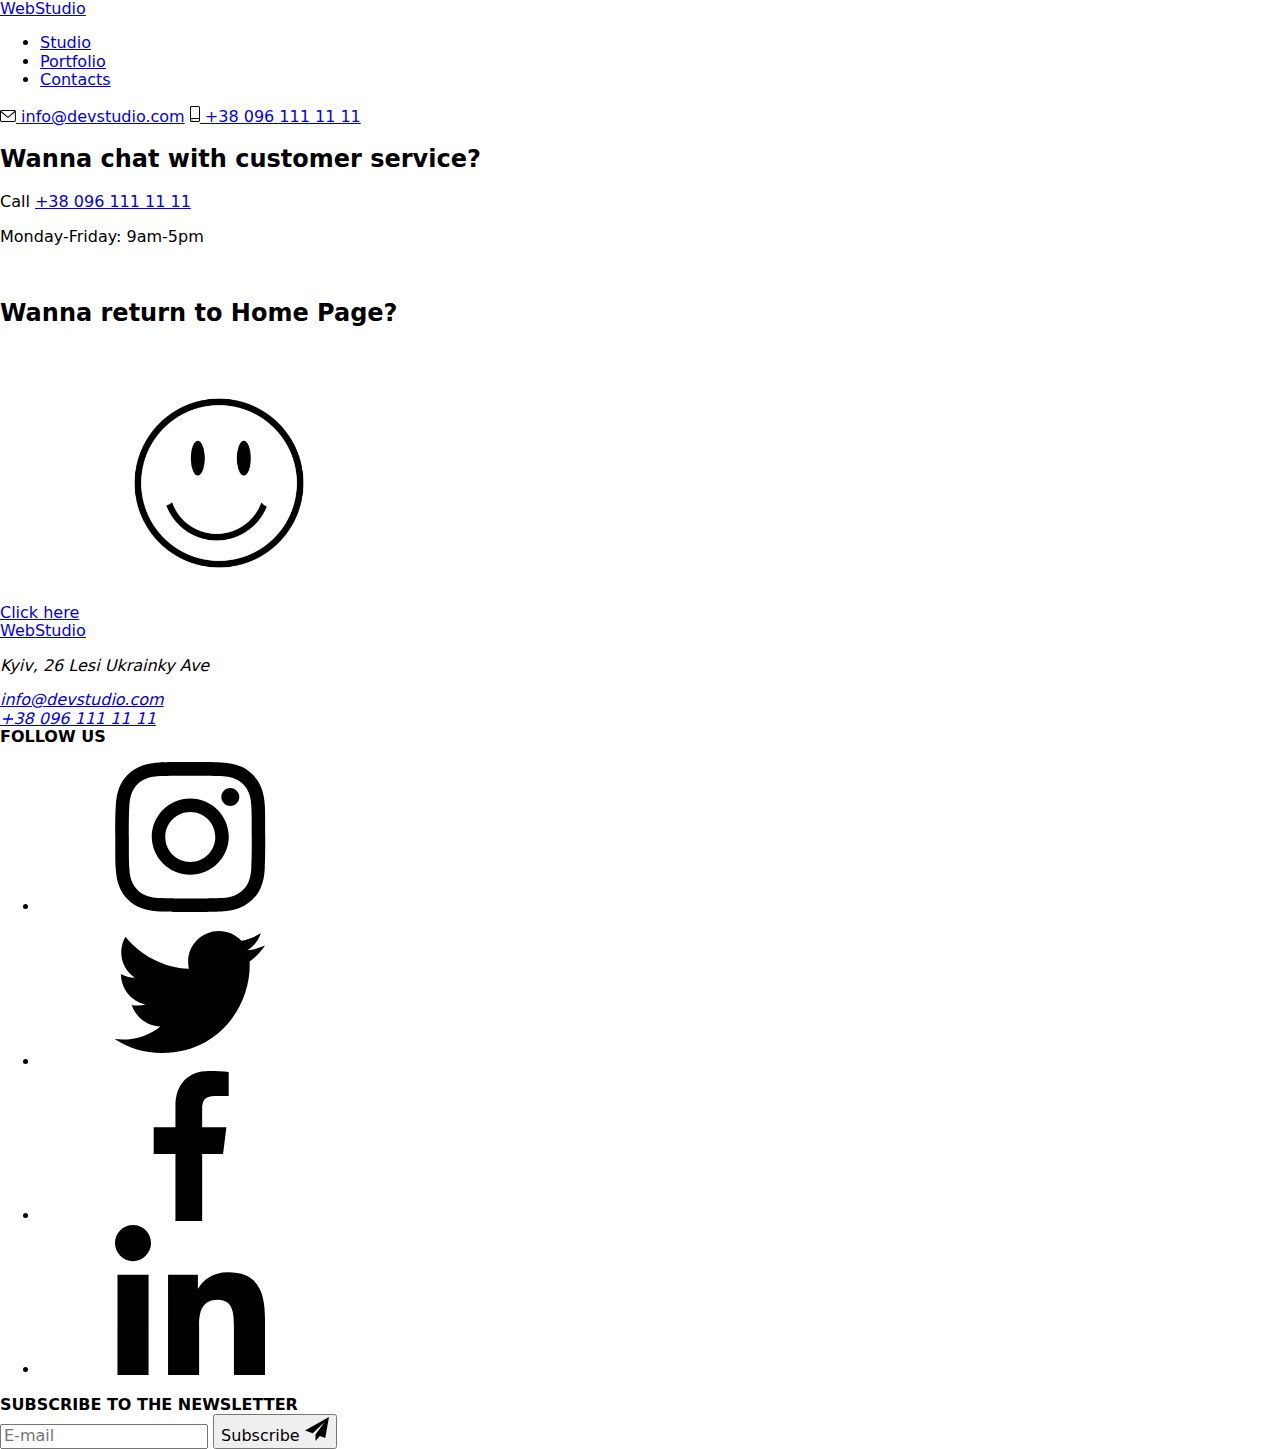
==== commit 8e18172c: "Refact CSS at SASS & some bug fix" ====
--- a/contacts.html
+++ b/contacts.html
@@ -12,7 +12,8 @@
     <link rel="preconnect" href="https://fonts.googleapis.com">
     <link rel="preconnect" href="https://fonts.gstatic.com" crossorigin>
     <link href="https://fonts.googleapis.com/css2?family=Raleway:wght@700&family=Roboto:wght@400;500;700;900&display=swap" rel="stylesheet">
-    <link rel="stylesheet" href="./css/styles.css">
+    <link rel="stylesheet" href="./dist/css/main.min.css">
+    <!-- <link rel="stylesheet" href="./css/styles.css"> -->
 </head>
 <body>
     <!--Header-->
@@ -50,7 +51,7 @@
                     <p class="contacts__text">Call <a class="contacts__link" href="tel:+380961111111">+38 096 111 11 11</a></p>
                     <p class="contacts__text">Monday-Friday: 9am-5pm</p>
                 <br>
-                    <h2 class="contacts__thumb--title">Wanna return to Home Page?</h2>
+                    <h2 class="contacts__title">Wanna return to Home Page?</h2>
                     <a class="contacts__link" href="./index.html">Click here</a>
                     <img src="./images/smile.jpeg" alt="smile" width="270">
                 </div> 
@@ -108,7 +109,7 @@
                 <strong class="follow__title">SUBSCRIBE TO THE NEWSLETTER</strong>
                 <form class="subscribe__form">
                     <label for="user-email">
-                      <input id="user-email" class="subscribre__input" type="email" name="email" placeholder="E-mail" required />
+                      <input id="user-email" class="subscribre__input" type="email" name="email" placeholder="E-mail" required autocomplete="off" />
                     </label>
                     <button class="subscribe__button" type="submit">Subscribe
                         <svg class="send__icon" width="24" height="24">
--- a/css/styles.css
+++ b/css/styles.css
@@ -116,12 +116,6 @@
     align-items: center;
 }
 
-.header-nav__navigation {
-    display: flex;
-    gap: 50px;
-    margin-left: 93px;
-}
-
 .logo {
     font-family: 'Raleway';
     font-size: 26px;
@@ -136,6 +130,14 @@
 .logo__studio {
     color: #000000;
 }
+
+.header-nav__navigation {
+    display: flex;
+    gap: 50px;
+    margin-left: 93px;
+}
+
+
 
 .header-nav__link {
     display: block;
@@ -179,10 +181,6 @@
     margin-left: auto;
 }
 
-.header-nav__icon {
-    margin-right: 10px;
-}
-
 .header-nav__contacts--item {
     display: inline-flex;
     align-items: center;
@@ -205,6 +203,10 @@
 .header-nav__contacts--item:focus {
     color: var(--accent-color);
     fill: var(--accent-color);
+}
+
+.header-nav__icon {
+    margin-right: 10px;
 }
 
 /* STUDIO PAGE */
@@ -790,7 +792,7 @@
     text-decoration: underline;
 }
 
-.input__button {
+.submit__button {
     margin-left: auto;
     margin-right: auto;
     margin-top: 20px;
